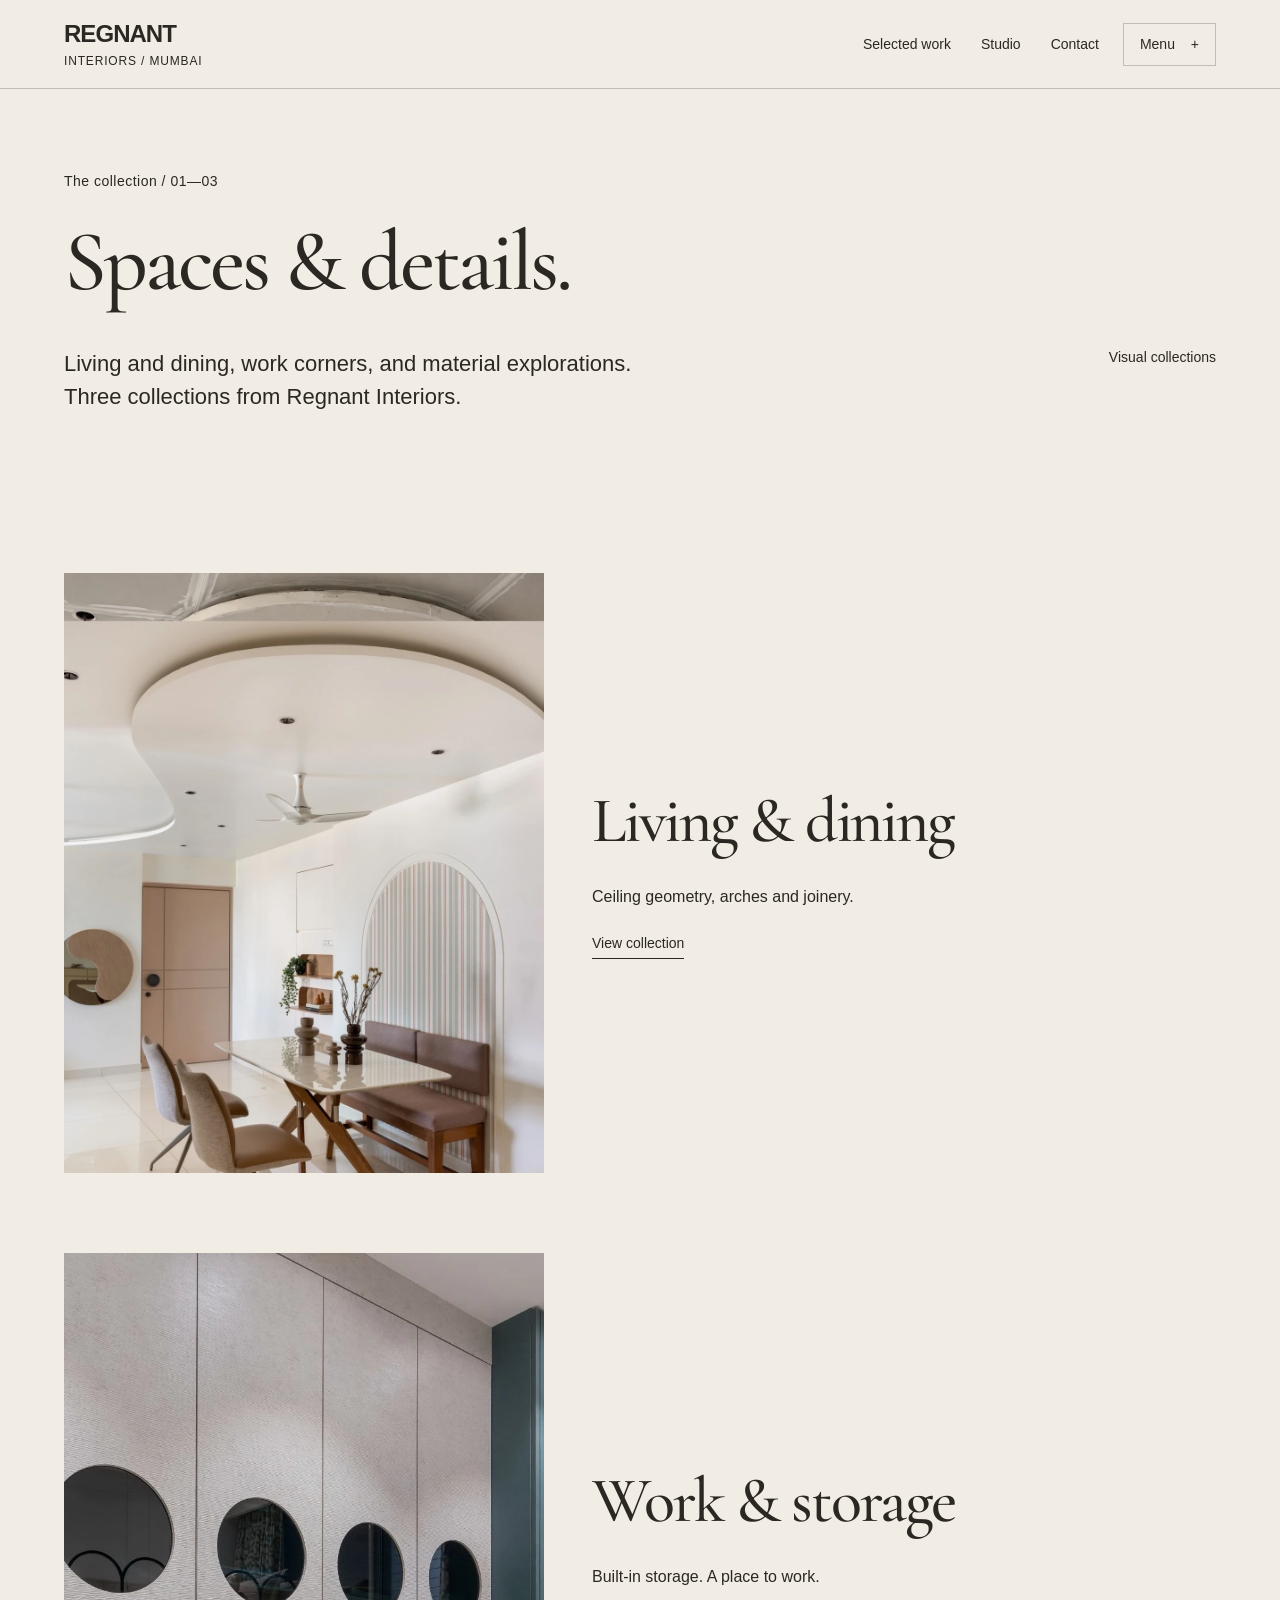
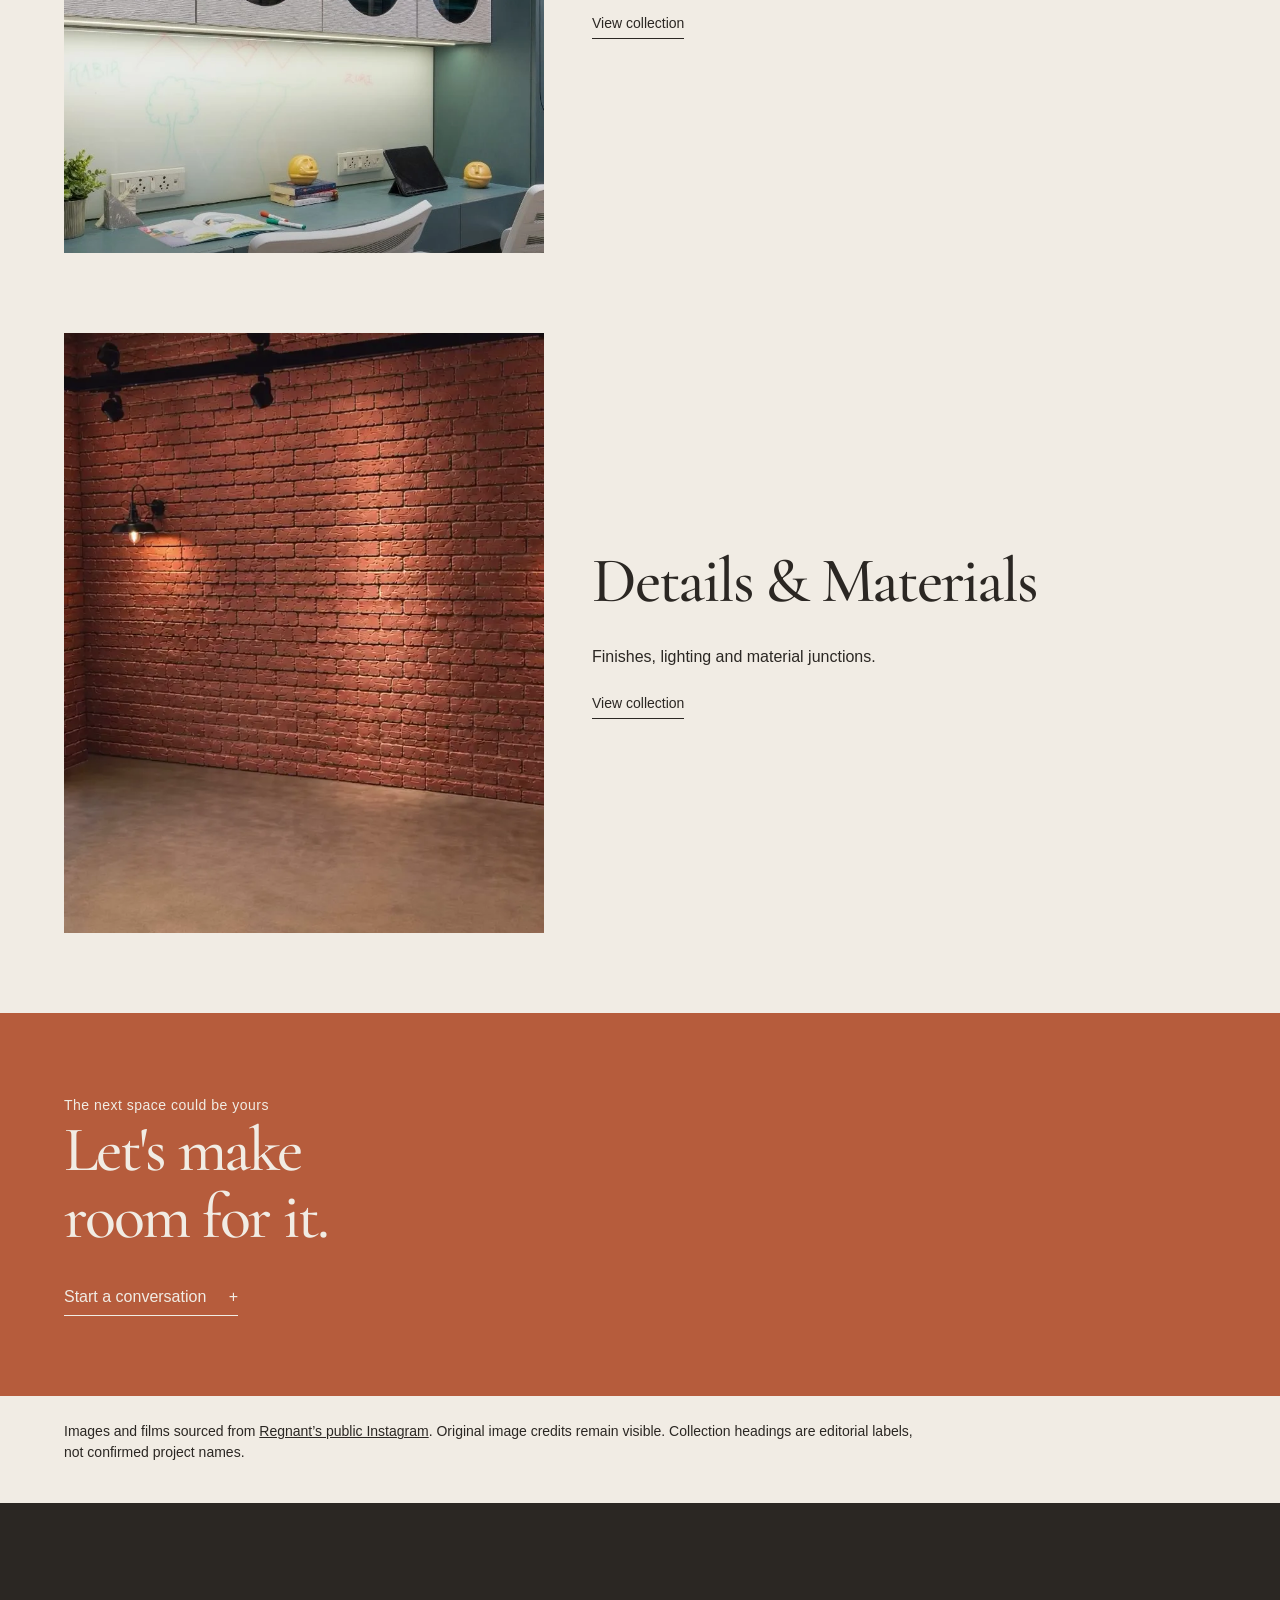
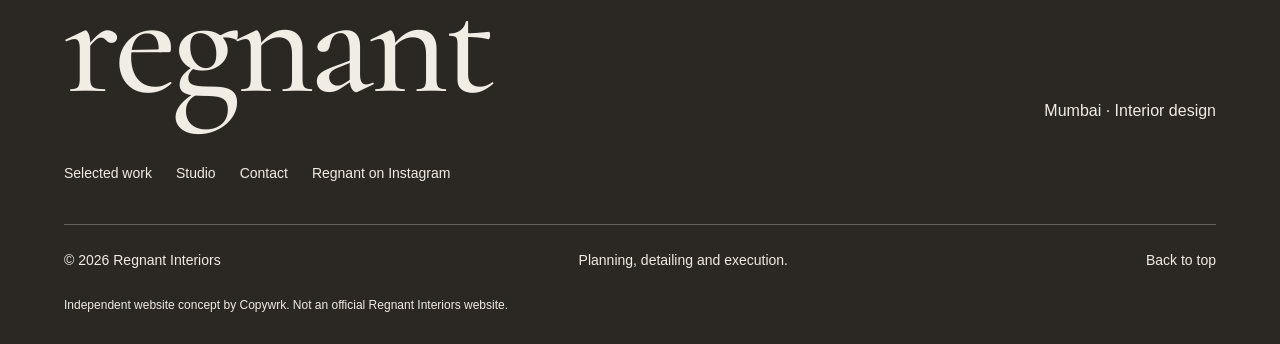
==== projects/index.html @ e7e01ea5 "Add files via upload" ====
<!DOCTYPE html>

<html lang="en"><head><meta charset="utf-8"/><meta content="width=device-width,initial-scale=1" name="viewport"/><meta content="#eeeae3" name="theme-color"/><meta content="Explore three visual collections from Regnant Interiors: Living &amp; dining, Work &amp; storage and Details &amp; Materials." name="description"/><title>Projects — Regnant Interiors</title><link href="/favicon.svg" rel="icon"/><link href="/style.css" rel="stylesheet"/><script>try{if(sessionStorage.getItem("regnant-intro"))document.documentElement.classList.add("skip-loader")}catch(e){}</script><link href="https://fonts.googleapis.com" rel="preconnect"/><link crossorigin="" href="https://fonts.gstatic.com" rel="preconnect"/><link href="https://fonts.googleapis.com/css2?family=Cormorant+Garamond:wght@400;500;600&amp;display=swap" rel="stylesheet"/></head>
<body class="inner-page"><a class="skip" href="#top">Skip to content</a><header><a aria-label="Regnant Interiors home" class="brand" href="/">REGNANT<span>INTERIORS / MUMBAI</span></a><nav aria-label="Primary" class="desktop-nav"><a href="/projects/">Selected work</a><a href="/studio/">Studio</a><a href="/contact/">Contact</a></nav><button aria-controls="menu" aria-expanded="false" class="menu-toggle">Menu <span class="menu-symbol">+</span></button></header><nav aria-label="Main navigation" class="menu" hidden="" id="menu"><div class="menu-inner"><a href="/">Home</a><a href="/projects/">Selected work</a><a href="/studio/">Studio</a><a href="/contact/">Let’s talk</a><p>Plan clearly. Build with confidence.</p></div></nav><main id="top"><section class="page-intro"><span class="eyebrow">The collection / 01—03</span><h1>Spaces &amp; details.</h1><div class="page-intro-bottom"><p>Living and dining, work corners, and material explorations. Three collections from Regnant Interiors.</p><span>Visual collections</span></div></section><section aria-label="Selected projects" class="projects" id="projects"><article class="project" id="living-dining"><a aria-label="Explore Living &amp; dining" class="project-open" href="/projects/living-dining/"><div class="project-media"><img alt="Interior view: dining space with sculpted ceiling, arches and fluted joinery" fetchpriority="high" height="1344" src="/assets/regnant-4.webp" width="1088"/></div><div class="project-shade"></div><div class="project-top"><span>Selected spaces / 01</span><span>Visual collection</span></div><div class="project-caption"><h2>Living &amp; dining</h2><div><p>Ceiling geometry, arches and joinery.</p><span class="explore">View collection</span></div></div></a></article>
<article class="project second" id="work-storage"><a aria-label="Explore Work &amp; storage" class="project-open" href="/projects/work-storage/"><div class="project-media desk-crop"><img alt="Work desk with overhead storage and circular cabinet details" height="1350" loading="lazy" src="/assets/regnant-8.webp" width="1080"/></div><div class="project-shade"></div><div class="project-top"><span>Selected spaces / 02</span><span>Visual collection</span></div><div class="project-caption"><h2>Work &amp; storage</h2><div><p>Built-in storage. A place to work.</p><span class="explore">View collection</span></div></div></a></article>
<article class="project third" id="materials-finishes"><a aria-label="Explore Details &amp; Materials" class="project-open" href="/projects/materials-finishes/"><div class="project-media"><img alt="Exposed brick wall with warm spot lighting and concrete flooring" height="1280" loading="lazy" src="/assets/regnant-brick-cover.webp" width="720"/></div><div class="project-shade"></div><div class="project-top"><span>Selected spaces / 03</span><span>Visual collection</span></div><div class="project-caption"><h2>Details &amp; Materials</h2><div><p>Finishes, lighting and material junctions.</p><span class="explore">View collection</span></div></div></a></article></section><section class="simple-cta reveal"><span class="eyebrow">The next space could be yours</span><h2>Let's make<br/><span class="type-accent">room for it.</span></h2><a class="text-link" href="/contact/">Start a conversation <span>+</span></a></section><p class="media-credit">Images and films sourced from <a href="https://www.instagram.com/regnant_interiors/" rel="noopener" target="_blank">Regnant’s public Instagram</a>. Original image credits remain visible. Collection headings are editorial labels, not confirmed project names.</p></main><footer><div><a class="footer-brand" href="/">regnant</a><span>Mumbai · Interior design</span></div><nav aria-label="Footer navigation" class="footer-nav"><a href="/projects/">Selected work</a><a href="/studio/">Studio</a><a href="/contact/">Contact</a><a href="https://www.instagram.com/regnant_interiors/" rel="noopener" target="_blank">Regnant on Instagram</a></nav><div class="footer-bottom"><span>© 2026 Regnant Interiors</span><span>Planning, detailing and execution.</span><a href="#top">Back to top</a></div><p class="demo-credit">Independent website concept by Copywrk. Not an official Regnant Interiors website.</p></footer><script src="/script.js"></script></body></html>
---- style.css ----
:root{--paper:#f1ece4;--ink:#2b2723;--accent:#b65c3c;--line:rgb(43 39 35 / .24);--space:80px;--gutter:clamp(20px,5vw,80px)}*{box-sizing:border-box}html{scroll-behavior:smooth;scroll-padding-top:110px}body{margin:0;background:var(--paper);color:var(--ink);font-family:Arial,Helvetica,sans-serif;font-size:16px;line-height:1.5}body.locked{overflow:hidden}a{color:inherit;text-decoration:none}button,input,textarea,select{font:inherit;color:inherit}button,a,input,textarea,select,summary{-webkit-tap-highlight-color:transparent}a:focus-visible,button:focus-visible,input:focus-visible,textarea:focus-visible,select:focus-visible,summary:focus-visible{outline:3px solid var(--accent);outline-offset:5px}img,video{display:block;max-width:100%}figure,p{margin:0}p+p{margin-top:20px}h1,h2,h3{font-weight:400;line-height:1.02;letter-spacing:-.05em;margin:0}h1{font-size:clamp(54px,9vw,144px)}h2{font-size:clamp(38px,6vw,92px)}.type-accent{font-style:normal}.eyebrow{font-size:14px;letter-spacing:.035em}.skip{position:fixed;top:-100px;left:20px;background:var(--paper);padding:12px;z-index:100}.skip:focus{top:10px}header{display:flex;align-items:center;gap:24px;padding:20px 4%;position:relative;background:var(--paper);z-index:40;border-bottom:1px solid var(--line)}.brand{font-size:24px;font-weight:600;line-height:1.2;letter-spacing:-.04em}.brand span{display:block;font-size:12px;font-weight:400;letter-spacing:.07em;margin-top:5px}.desktop-nav{display:flex;gap:30px;margin-left:auto;font-size:14px}.desktop-nav a[aria-current],.footer-nav a[aria-current]{text-decoration:underline;text-underline-offset:6px}.menu-toggle{background:transparent;border:1px solid var(--line);padding:10px 16px;cursor:pointer;font-size:14px}.menu-symbol{margin-left:12px}.menu{position:fixed;inset:0;z-index:30;background:var(--accent);color:var(--ink);overflow:auto;padding:140px 6% 40px}.menu[hidden]{display:none}.menu-inner{display:grid;gap:16px}.menu a{font-size:clamp(38px,7vw,90px);line-height:1.1;letter-spacing:-.04em}.menu p{margin-top:30px}.intro{position:relative;min-height:calc(100svh - 93px);background:var(--accent);color:var(--paper);overflow:hidden}.hero-pair{position:absolute;inset:0 0 0 45%;background:var(--paper);display:grid;grid-template-columns:1fr 1fr;gap:8px}.hero-pair img{width:100%;height:100%;object-fit:contain;object-position:center}.hero-copy{position:relative;z-index:1;min-height:calc(100svh - 93px);display:flex;flex-direction:column;justify-content:end;padding:7% 4% 5%;gap:24px;width:45%}.hero-copy h1{max-width:850px;font-size:clamp(54px,7.5vw,120px)}.intro-bottom{display:block}.intro-bottom .text-link{margin-top:24px}.hero-meta{display:none}.text-link{display:inline-block;font-size:16px;border-bottom:1px solid currentColor;padding-bottom:6px}.text-link span{margin-left:18px}.projects{padding:90px 4% 0}.project-directory{margin-bottom:60px}.directory-heading,.section-heading{display:flex;justify-content:space-between;gap:24px;margin-bottom:36px;font-size:14px}.project-directory nav a{display:grid;grid-template-columns:50px 1fr auto;align-items:center;gap:20px;border-top:1px solid var(--line);padding:22px 0}.project-directory nav a:last-child{border-bottom:1px solid var(--line)}.directory-title{font-size:clamp(24px,4vw,58px);line-height:1.15;letter-spacing:-.04em}.directory-type,.directory-number{font-size:14px}.project{margin:0 0 64px}.project-open{display:grid;grid-template-columns:1.2fr 1fr;background:var(--paper);transition:background .25s}.project-open:hover{background:var(--paper)}.project img{width:100%;height:600px;object-fit:contain;background:var(--paper)}.project-caption{display:flex;flex-direction:column;justify-content:end;padding:40px;gap:30px}.project-caption h2{font-size:clamp(38px,5vw,76px)}.project-caption p{font-size:16px;max-width:300px}.explore{display:inline-block;font-size:14px;margin-top:24px;border-bottom:1px solid currentColor;padding-bottom:4px}.project-top,.project-shade{display:none}.studio,.contact,.questions,.approach{padding:90px 5%;border-top:1px solid var(--line)}.studio-copy{display:grid;grid-template-columns:1fr 1fr;gap:8%;margin-top:48px}.studio-copy>p{font-size:clamp(22px,2.5vw,36px);line-height:1.3}.studio-copy .text-link{margin-top:30px}.page-intro{padding:70px 5%}.page-intro h1{margin:25px 0 40px}.page-intro-bottom{display:flex;justify-content:space-between;gap:30px}.page-intro-bottom p{max-width:600px;font-size:22px}.page-intro-bottom>span{font-size:14px}.simple-cta{padding:80px 5%;background:var(--accent);color:var(--paper)}.simple-cta a{margin-top:35px}.case-opening{display:grid;grid-template-columns:1fr 1fr;min-height:calc(100svh - 93px)}.case-intro{background:var(--accent);color:var(--ink);padding:40px;display:flex;flex-direction:column;justify-content:space-between;gap:40px}.case-intro h1{font-size:clamp(50px,6.5vw,110px)}.case-meta{display:flex;justify-content:space-between;gap:20px;font-size:14px}.case-hero{margin:0;display:flex;align-items:center;justify-content:center;background:var(--paper)}.case-hero img{width:100%;height:calc(100svh - 93px);object-fit:contain}.case-description{padding:90px 5%;display:grid;grid-template-columns:1fr 1fr;gap:7%}.case-description .lead{font-size:22px}.case-description h2{font-size:clamp(36px,4vw,64px)}.case-description p{max-width:600px;margin-top:20px}.case-description dl{margin-top:36px}.case-description dt{font-size:14px;margin-top:20px}.case-description dd{margin:4px 0 0}.supplied-gallery{display:grid;grid-template-columns:1fr 1fr;gap:40px;padding:0 5% 80px;align-items:start}.supplied-gallery img,.supplied-gallery video{width:100%;height:auto;object-fit:contain;background:var(--paper)}.supplied-gallery video{max-height:75svh}.supplied-gallery figcaption{font-size:14px;margin-top:14px}.case-end{padding:60px 5% 90px}.case-end h2{margin:24px 0 30px}.next-project{background:var(--paper);display:block;padding:50px 5%}.next-line{display:flex;justify-content:space-between;gap:30px;margin-top:30px}.next-project h2{font-size:clamp(32px,5vw,68px)}.contact-page{border:0}.contact-layout,.questions-layout{display:grid;grid-template-columns:1fr 1fr;gap:7%}.contact-layout>div>p{margin:30px 0}.form-row{display:grid;grid-template-columns:1fr 1fr;gap:25px}label{display:block;font-size:14px;margin-bottom:25px}input,select,textarea{display:block;width:100%;background:transparent;border:0;border-bottom:1px solid var(--paper);border-radius:0;padding:12px 0;margin-top:5px;font-size:16px;min-height:44px}textarea{resize:vertical}.send{background:var(--ink);color:var(--ink);border:0;padding:16px 25px;cursor:pointer;width:100%}.send:disabled{opacity:.6}.form-note{font-size:14px;margin-top:16px;line-height:1.5}.form-status{margin-top:20px;font-size:16px}.form-status:empty{display:none}.honeypot{position:absolute;left:-10000px}.steps details{border-top:1px solid var(--line);padding:20px 0}.steps summary{cursor:pointer;font-size:20px}.steps p{margin:18px 0 0}.questions-layout h2{font-size:clamp(36px,5vw,74px)}footer{background:var(--ink);color:var(--paper);padding:60px 5% 30px}footer>div:first-child{display:flex;justify-content:space-between;align-items:end;gap:20px}.footer-brand{font-size:clamp(50px,12vw,180px);line-height:1;letter-spacing:-.07em}.footer-nav{display:flex;flex-wrap:wrap;gap:24px;margin-top:40px;font-size:14px}.footer-bottom{display:flex;justify-content:space-between;gap:20px;border-top:1px solid var(--ink);padding-top:25px;margin-top:40px;font-size:14px}.demo-credit{font-size:12px;margin-top:25px;color:var(--ink)}.reveal{transition:opacity .7s}.js .reveal{opacity:0;transform:none}.js .reveal.visible{opacity:1;transform:none}
@media(max-width:700px){header{padding:16px 5%}.brand{font-size:21px}.desktop-nav{display:none}.menu-toggle{margin-left:auto}.intro{min-height:0}.hero-pair{position:relative;inset:auto;height:50svh}.hero-copy{min-height:0;width:100%}.hero-pair img{object-position:center}.hero-copy{padding:48px 5% 30px}.hero-copy h1{font-size:clamp(54px,15vw,90px)}.intro-bottom{display:block}.intro-bottom .text-link{margin-top:24px}.projects{padding:55px 5% 0}.directory-heading{display:block}.directory-heading span{display:block;margin-top:8px}.project-directory nav a{grid-template-columns:28px 1fr;gap:10px}.directory-type{grid-column:2;margin-top:4px}.directory-title{font-size:30px}.project-open{display:block}.project img{height:auto;max-height:none;object-fit:contain}.project-caption{padding:28px 24px;gap:18px}.project-caption h2{font-size:43px}.project{margin-bottom:35px}.studio,.contact,.questions{padding:55px 5%}.section-heading span:last-child{display:none}.studio-copy,.contact-layout,.questions-layout{grid-template-columns:1fr;gap:35px}.studio-copy{margin-top:30px}.form-row{gap:18px}.page-intro{padding:50px 5%}.page-intro-bottom{display:block}.page-intro-bottom>span{display:block;margin-top:24px}.case-opening{display:block}.case-intro{padding:30px 5%;min-height:340px}.case-intro h1{font-size:60px}.case-hero img{height:auto;max-height:none}.case-meta{display:block}.case-meta span{display:block}.case-description{display:block;padding:50px 5%}.case-description>div+div{margin-top:30px}.supplied-gallery{grid-template-columns:1fr;gap:30px;padding-bottom:50px}.next-line{display:block}.next-line .explore{margin-top:20px}.footer-bottom{flex-wrap:wrap}footer>div:first-child{display:block}footer>div:first-child>span{display:block;margin-top:20px}.footer-nav{gap:18px}.menu{padding-top:120px}.simple-cta,.case-end{padding:50px 5%}}
@media(prefers-reduced-motion:reduce){html{scroll-behavior:auto}.reveal{transition:none}.js .reveal{opacity:1;transform:none}}

.execution-story{padding:85px 5%;border-bottom:1px solid var(--line)}.execution-copy{display:grid;grid-template-columns:1fr 1fr;gap:8%;margin:35px 0}.execution-copy p{max-width:650px;font-size:20px}.execution-copy .text-link{align-self:end;justify-self:start}.execution-pair{display:grid;grid-template-columns:1fr 1fr;gap:25px}.execution-pair img{width:100%;height:650px;object-fit:contain;background:var(--paper)}.execution-pair figcaption{font-size:14px;margin-top:15px}.media-credit{padding:25px 5% 40px;font-size:14px;max-width:1000px}.media-credit a{text-decoration:underline}.direct-brief h3{font-size:32px;margin-bottom:25px}.direct-brief .text-link{margin-top:25px}@media(max-width:700px){.execution-story{padding:50px 5%}.execution-copy,.execution-pair{grid-template-columns:1fr;gap:25px}.execution-pair img{height:auto}.execution-copy p{font-size:18px}}

/* A single grid, three pigments and one editorial typeface. */
h1,h2,h3,.directory-title,.footer-brand{font-family:'Cormorant Garamond',Georgia,serif;font-weight:500;letter-spacing:-.035em;line-height:1.04}h1{font-size:clamp(52px,6.7vw,112px)}h2{font-size:clamp(38px,5vw,76px)}header,footer,.page-intro,.studio,.contact,.case-end,.case-description,.simple-cta,.execution-story,.projects,.supplied-gallery,.media-credit{padding-left:var(--gutter);padding-right:var(--gutter)}.studio,.contact,.case-description,.execution-story,.simple-cta,.case-end,.page-intro{padding-top:var(--space);padding-bottom:var(--space)}.projects{padding-top:var(--space)}.supplied-gallery{gap:32px}.intro{background:var(--paper);color:var(--ink);display:grid;grid-template-columns:1fr minmax(0,520px);gap:48px;align-items:center;padding:var(--space) var(--gutter);min-height:0}.hero-copy{padding:0;min-height:0;width:auto;gap:30px}.hero-copy h1{font-size:clamp(52px,6.7vw,112px)}.hero-copy .eyebrow{color:var(--accent)}.intro-bottom p{max-width:340px}.comparison{width:100%;max-width:520px;justify-self:end}.comparison-image{position:relative;aspect-ratio:4/5;overflow:hidden;cursor:col-resize;touch-action:pan-y;background:var(--paper)}.comparison-image>img{position:absolute;inset:0;width:100%;height:100%;object-fit:cover;user-select:none;pointer-events:none}.comparison-overlay{clip-path:inset(0 calc(100% - var(--split)) 0 0)}.comparison-line{position:absolute;left:var(--split);top:0;bottom:0;width:2px;background:var(--paper);pointer-events:none}.comparison-line>span{position:absolute;top:50%;left:50%;transform:translate(-50%,-50%);width:44px;height:44px;border-radius:50%;display:grid;place-items:center;background:var(--paper);color:var(--ink);border:1px solid var(--ink);font-size:23px}.comparison-label{position:absolute;top:16px;background:var(--paper);color:var(--ink);padding:6px 10px;font-size:14px;pointer-events:none}.site-label{left:16px}.interior-label{right:16px}.comparison-control{font-size:14px;margin:18px 0 10px}.comparison-control input{min-height:44px;padding:0;border:0;accent-color:var(--accent);cursor:ew-resize}.comparison figcaption{font-size:13px;line-height:1.5}.project-directory nav a{grid-template-columns:32px minmax(0,1fr) 112px 150px;gap:24px;padding:22px 0;min-height:184px}.directory-title-wrap{display:block;min-width:0}.directory-title{font-size:clamp(26px,3.8vw,58px);display:block}.index-preview{display:block;aspect-ratio:4/5;overflow:hidden;width:112px;background:var(--paper)}.index-preview-image{width:100%;height:100%;object-fit:cover}.project-directory nav a:hover,.project-directory nav a:focus-visible{color:var(--accent);background:rgb(182 92 60 / .05)}.project-directory nav a{transition:none}.project-open{background:var(--paper);display:grid;grid-template-columns:minmax(0,480px) 1fr;gap:48px;align-items:center}.project-open:hover{background:var(--paper)}.project-media{width:100%;aspect-ratio:4/5;overflow:hidden;background:var(--paper)}.project-media img{width:100%;height:100%;object-fit:cover}.desk-crop img{transform:scale(1.42);transform-origin:center top}.project-caption{padding:24px 0}.project-caption h2{font-size:clamp(38px,5vw,72px)}.project{margin-bottom:var(--space)}.case-opening{gap:48px;padding:var(--space) var(--gutter);align-items:center;min-height:0}.case-intro{background:var(--accent);color:var(--paper);min-height:480px}.case-hero{background:var(--paper);width:100%;max-width:480px;justify-self:end;aspect-ratio:4/5;overflow:hidden}.case-hero img{height:100%;width:100%;object-fit:contain}.simple-cta{background:var(--accent);color:var(--paper)}footer{color:var(--paper)}.demo-credit{color:var(--paper)}.reveal{transition:opacity .7s}.js .reveal{transform:none}.js .reveal.visible{transform:none}.execution-copy{gap:48px;margin-bottom:0}.footer-bottom{border-color:rgb(241 236 228 / .3)}
@media(max-width:700px){:root{--space:56px}.intro{grid-template-columns:1fr;gap:36px}.hero-copy{padding:0;width:auto;min-height:0}.hero-copy h1{font-size:clamp(48px,12vw,72px)}.comparison{justify-self:center;max-width:420px}.project-directory nav a{grid-template-columns:24px minmax(0,1fr) 84px;gap:14px;min-height:150px}.index-preview{width:84px;grid-column:3;grid-row:1/3}.directory-title-wrap{grid-column:2;grid-row:1}.directory-title{font-size:30px}.directory-type{grid-column:2;grid-row:2;font-size:13px;margin-top:0}.directory-number{align-self:start;padding-top:8px;grid-row:1/3}.project-open{grid-template-columns:1fr;gap:24px}.project-caption{padding:0}.project-caption h2{font-size:44px}.case-opening{display:grid;grid-template-columns:1fr;padding:var(--space) var(--gutter);gap:32px}.case-intro{min-height:340px}.case-hero{justify-self:center}.case-hero img{height:100%}.execution-copy{gap:24px}.comparison figcaption{font-size:13px}}
@media(prefers-reduced-motion:reduce){.reveal{transition:none}}

/* The native range remains keyboard-accessible over the draggable image handle. */
.comparison-image>input[type=range]{position:absolute;inset:0;margin:0;padding:0;border:0;width:100%;height:100%;opacity:0;cursor:ew-resize;touch-action:pan-y;z-index:3}.comparison-image:focus-within{outline:3px solid var(--accent);outline-offset:5px}.comparison-image:focus-within .comparison-line>span{outline:3px solid var(--accent);outline-offset:3px}.comparison-image>img{object-position:center}.comparison-control{margin-top:18px;font-size:14px;line-height:1.5}
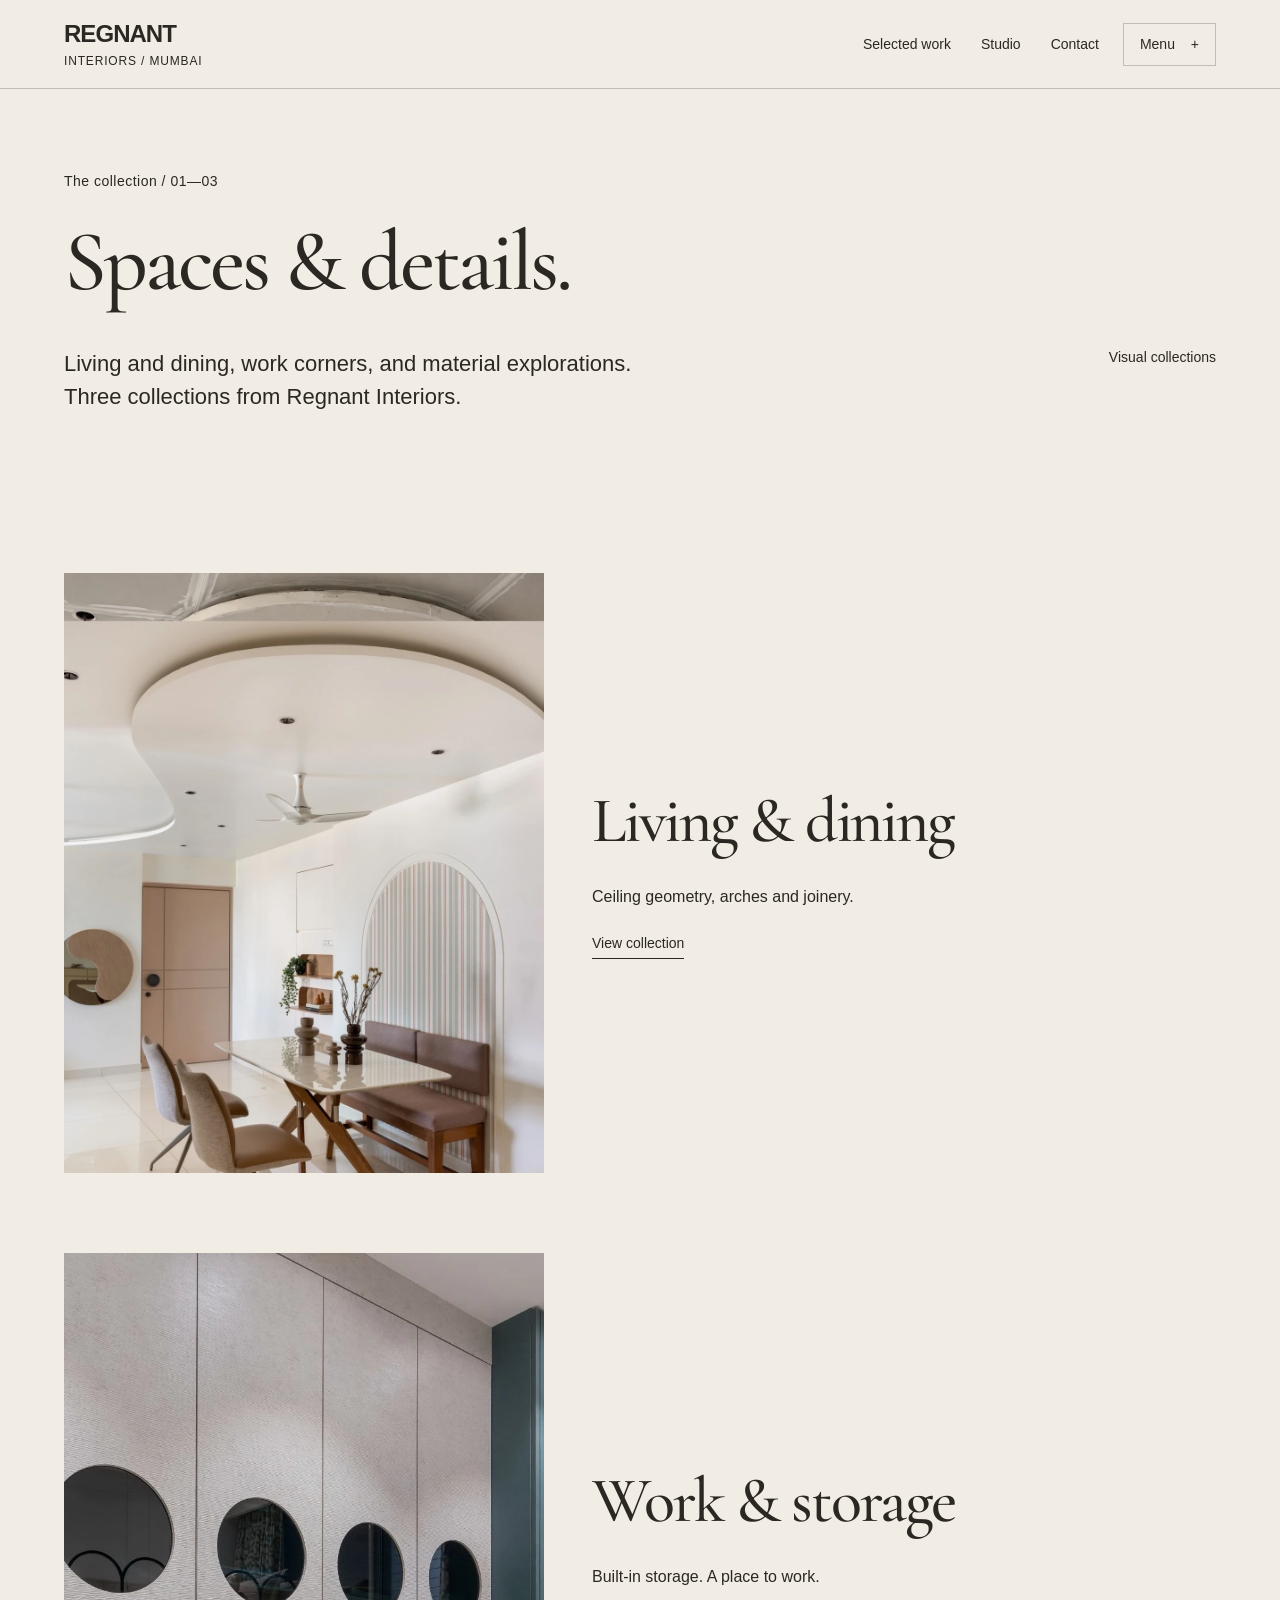
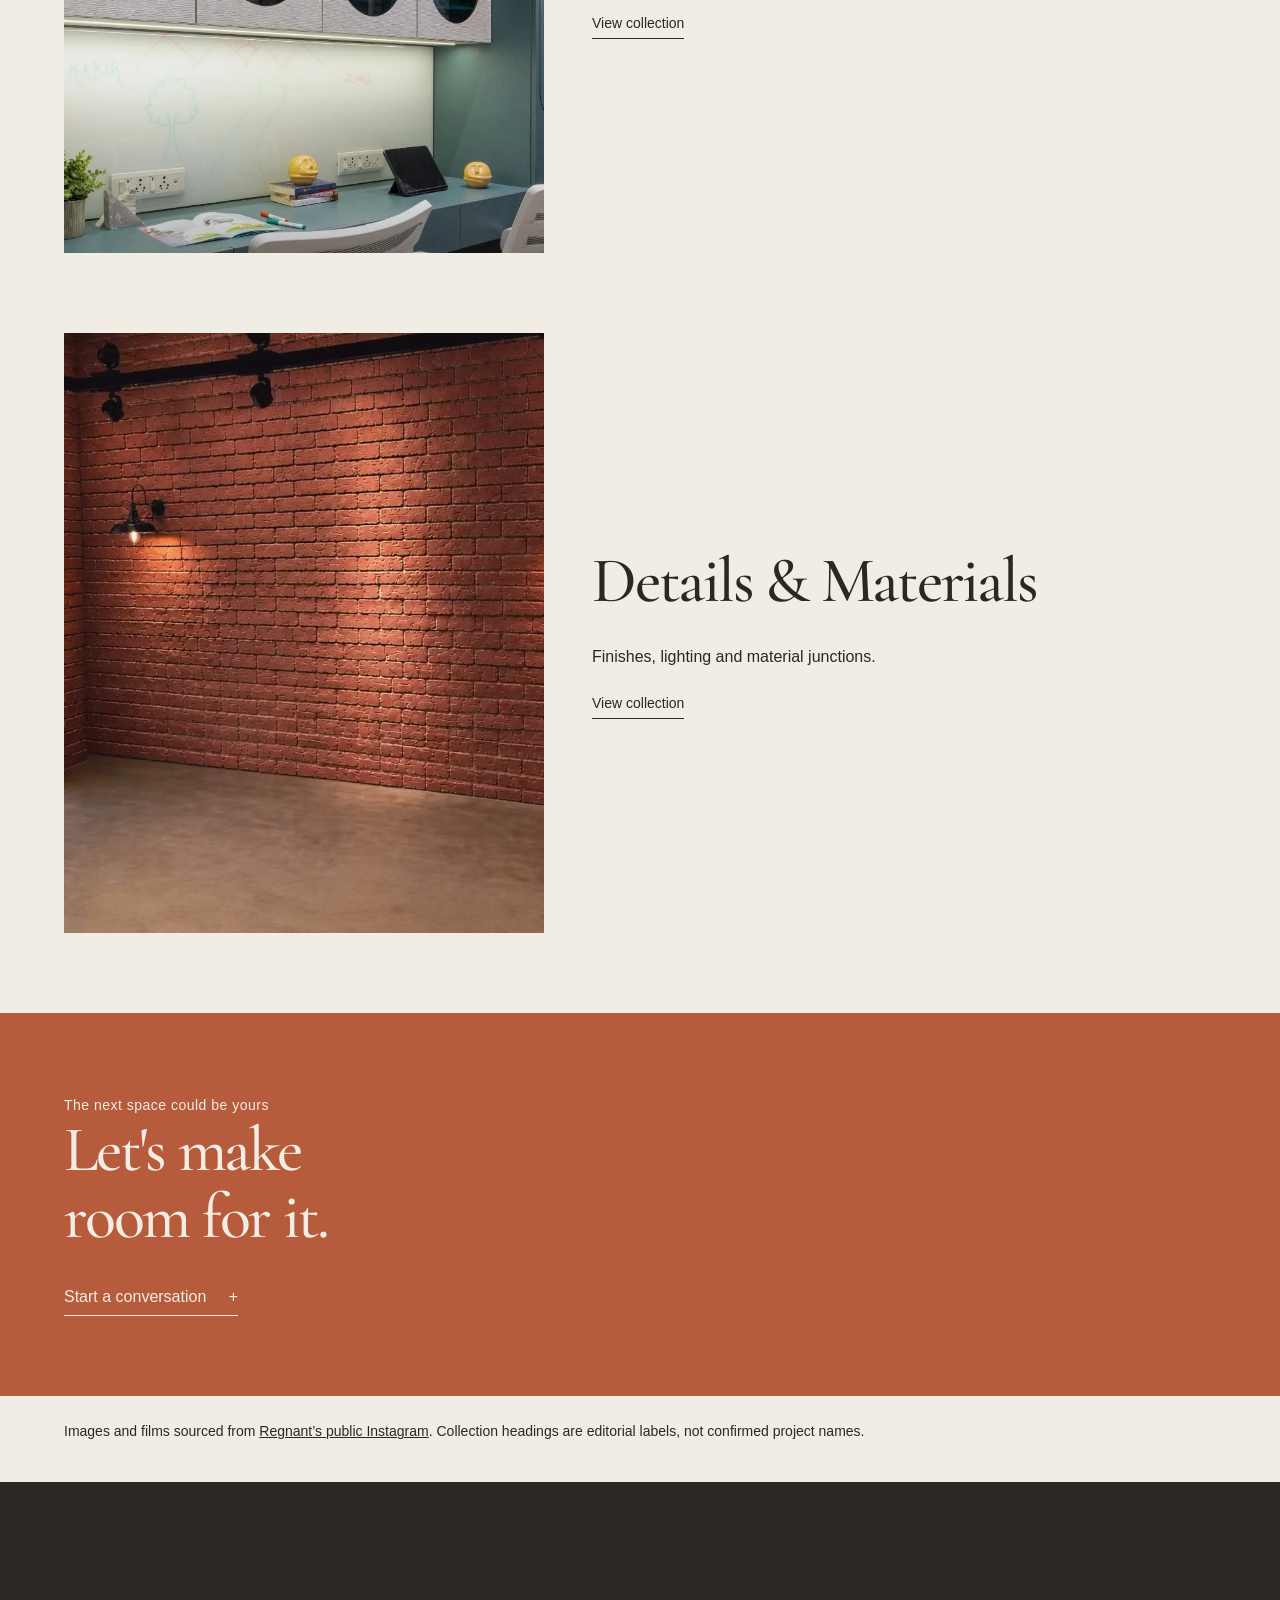
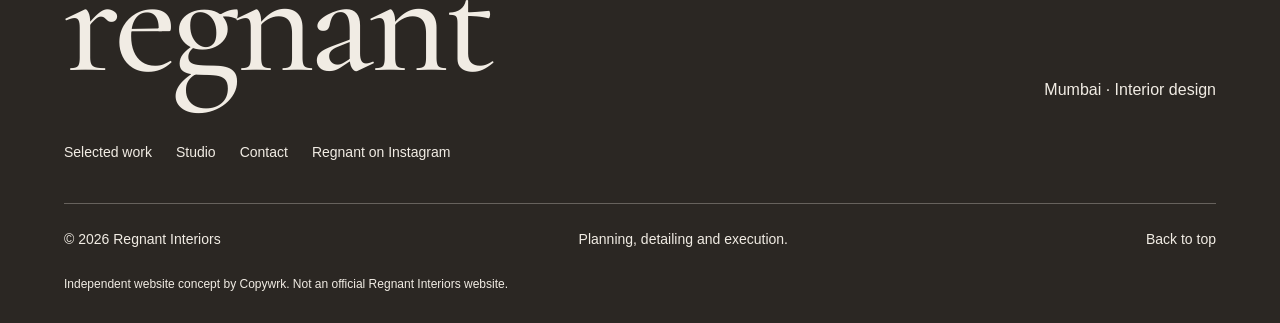
==== commit 4aec82d5: "Enlarge hero comparison and refine mobile layout and image attribution" ====
--- a/projects/index.html
+++ b/projects/index.html
@@ -3,4 +3,4 @@
 <html lang="en"><head><meta charset="utf-8"/><meta content="width=device-width,initial-scale=1" name="viewport"/><meta content="#eeeae3" name="theme-color"/><meta content="Explore three visual collections from Regnant Interiors: Living &amp; dining, Work &amp; storage and Details &amp; Materials." name="description"/><title>Projects — Regnant Interiors</title><link href="/favicon.svg" rel="icon"/><link href="/style.css" rel="stylesheet"/><script>try{if(sessionStorage.getItem("regnant-intro"))document.documentElement.classList.add("skip-loader")}catch(e){}</script><link href="https://fonts.googleapis.com" rel="preconnect"/><link crossorigin="" href="https://fonts.gstatic.com" rel="preconnect"/><link href="https://fonts.googleapis.com/css2?family=Cormorant+Garamond:wght@400;500;600&amp;display=swap" rel="stylesheet"/></head>
 <body class="inner-page"><a class="skip" href="#top">Skip to content</a><header><a aria-label="Regnant Interiors home" class="brand" href="/">REGNANT<span>INTERIORS / MUMBAI</span></a><nav aria-label="Primary" class="desktop-nav"><a href="/projects/">Selected work</a><a href="/studio/">Studio</a><a href="/contact/">Contact</a></nav><button aria-controls="menu" aria-expanded="false" class="menu-toggle">Menu <span class="menu-symbol">+</span></button></header><nav aria-label="Main navigation" class="menu" hidden="" id="menu"><div class="menu-inner"><a href="/">Home</a><a href="/projects/">Selected work</a><a href="/studio/">Studio</a><a href="/contact/">Let’s talk</a><p>Plan clearly. Build with confidence.</p></div></nav><main id="top"><section class="page-intro"><span class="eyebrow">The collection / 01—03</span><h1>Spaces &amp; details.</h1><div class="page-intro-bottom"><p>Living and dining, work corners, and material explorations. Three collections from Regnant Interiors.</p><span>Visual collections</span></div></section><section aria-label="Selected projects" class="projects" id="projects"><article class="project" id="living-dining"><a aria-label="Explore Living &amp; dining" class="project-open" href="/projects/living-dining/"><div class="project-media"><img alt="Interior view: dining space with sculpted ceiling, arches and fluted joinery" fetchpriority="high" height="1344" src="/assets/regnant-4.webp" width="1088"/></div><div class="project-shade"></div><div class="project-top"><span>Selected spaces / 01</span><span>Visual collection</span></div><div class="project-caption"><h2>Living &amp; dining</h2><div><p>Ceiling geometry, arches and joinery.</p><span class="explore">View collection</span></div></div></a></article>
 <article class="project second" id="work-storage"><a aria-label="Explore Work &amp; storage" class="project-open" href="/projects/work-storage/"><div class="project-media desk-crop"><img alt="Work desk with overhead storage and circular cabinet details" height="1350" loading="lazy" src="/assets/regnant-8.webp" width="1080"/></div><div class="project-shade"></div><div class="project-top"><span>Selected spaces / 02</span><span>Visual collection</span></div><div class="project-caption"><h2>Work &amp; storage</h2><div><p>Built-in storage. A place to work.</p><span class="explore">View collection</span></div></div></a></article>
-<article class="project third" id="materials-finishes"><a aria-label="Explore Details &amp; Materials" class="project-open" href="/projects/materials-finishes/"><div class="project-media"><img alt="Exposed brick wall with warm spot lighting and concrete flooring" height="1280" loading="lazy" src="/assets/regnant-brick-cover.webp" width="720"/></div><div class="project-shade"></div><div class="project-top"><span>Selected spaces / 03</span><span>Visual collection</span></div><div class="project-caption"><h2>Details &amp; Materials</h2><div><p>Finishes, lighting and material junctions.</p><span class="explore">View collection</span></div></div></a></article></section><section class="simple-cta reveal"><span class="eyebrow">The next space could be yours</span><h2>Let's make<br/><span class="type-accent">room for it.</span></h2><a class="text-link" href="/contact/">Start a conversation <span>+</span></a></section><p class="media-credit">Images and films sourced from <a href="https://www.instagram.com/regnant_interiors/" rel="noopener" target="_blank">Regnant’s public Instagram</a>. Original image credits remain visible. Collection headings are editorial labels, not confirmed project names.</p></main><footer><div><a class="footer-brand" href="/">regnant</a><span>Mumbai · Interior design</span></div><nav aria-label="Footer navigation" class="footer-nav"><a href="/projects/">Selected work</a><a href="/studio/">Studio</a><a href="/contact/">Contact</a><a href="https://www.instagram.com/regnant_interiors/" rel="noopener" target="_blank">Regnant on Instagram</a></nav><div class="footer-bottom"><span>© 2026 Regnant Interiors</span><span>Planning, detailing and execution.</span><a href="#top">Back to top</a></div><p class="demo-credit">Independent website concept by Copywrk. Not an official Regnant Interiors website.</p></footer><script src="/script.js"></script></body></html>+<article class="project third" id="materials-finishes"><a aria-label="Explore Details &amp; Materials" class="project-open" href="/projects/materials-finishes/"><div class="project-media"><img alt="Exposed brick wall with warm spot lighting and concrete flooring" height="1280" loading="lazy" src="/assets/regnant-brick-cover.webp" width="720"/></div><div class="project-shade"></div><div class="project-top"><span>Selected spaces / 03</span><span>Visual collection</span></div><div class="project-caption"><h2>Details &amp; Materials</h2><div><p>Finishes, lighting and material junctions.</p><span class="explore">View collection</span></div></div></a></article></section><section class="simple-cta reveal"><span class="eyebrow">The next space could be yours</span><h2>Let's make<br/><span class="type-accent">room for it.</span></h2><a class="text-link" href="/contact/">Start a conversation <span>+</span></a></section><p class="media-credit">Images and films sourced from <a href="https://www.instagram.com/regnant_interiors/" rel="noopener" target="_blank">Regnant’s public Instagram</a>. Collection headings are editorial labels, not confirmed project names.</p></main><footer><div><a class="footer-brand" href="/">regnant</a><span>Mumbai · Interior design</span></div><nav aria-label="Footer navigation" class="footer-nav"><a href="/projects/">Selected work</a><a href="/studio/">Studio</a><a href="/contact/">Contact</a><a href="https://www.instagram.com/regnant_interiors/" rel="noopener" target="_blank">Regnant on Instagram</a></nav><div class="footer-bottom"><span>© 2026 Regnant Interiors</span><span>Planning, detailing and execution.</span><a href="#top">Back to top</a></div><p class="demo-credit">Independent website concept by Copywrk. Not an official Regnant Interiors website.</p></footer><script src="/script.js"></script></body></html>
--- a/style.css
+++ b/style.css
@@ -11,3 +11,26 @@
 
 /* The native range remains keyboard-accessible over the draggable image handle. */
 .comparison-image>input[type=range]{position:absolute;inset:0;margin:0;padding:0;border:0;width:100%;height:100%;opacity:0;cursor:ew-resize;touch-action:pan-y;z-index:3}.comparison-image:focus-within{outline:3px solid var(--accent);outline-offset:5px}.comparison-image:focus-within .comparison-line>span{outline:3px solid var(--accent);outline-offset:3px}.comparison-image>img{object-position:center}.comparison-control{margin-top:18px;font-size:14px;line-height:1.5}
+
+/* Start with the phone layout; expand the comparison rather than the headline. */
+.intro{grid-template-columns:minmax(0,1fr);gap:24px;padding:36px var(--gutter) 48px;max-width:1440px;margin-inline:auto;align-items:start}
+.hero-copy{gap:18px;min-width:0}
+.hero-copy h1{font-size:clamp(42px,11.5vw,68px);line-height:1.04}
+.intro-bottom p{max-width:38ch;font-size:16px;line-height:1.55}
+.intro-bottom .text-link{margin-top:16px;min-height:44px;display:inline-flex;align-items:center}
+.comparison{max-width:640px;justify-self:center;min-width:0}
+.comparison-image{aspect-ratio:1088/1344}
+.comparison-image>.comparison-overlay{height:109%;object-position:center top}
+.comparison-label{top:12px;padding:6px 8px;font-size:12px}
+.site-label{left:10px}.interior-label{right:10px}
+.comparison-control{margin:12px 0 8px;font-size:14px}
+.project-directory nav a{grid-template-columns:24px minmax(0,1fr) 76px;gap:12px}
+.index-preview{width:76px}.directory-title{font-size:clamp(24px,7vw,30px)}
+@media(min-width:701px){
+ .intro{grid-template-columns:minmax(0,.8fr) minmax(0,1.2fr);gap:clamp(24px,3vw,44px);padding-block:48px 64px;align-items:center}
+ .hero-copy h1{font-size:clamp(48px,5.7vw,88px)}
+ .hero-copy{gap:24px}.comparison{justify-self:end}
+ .comparison-label{top:16px;font-size:14px;padding:6px 10px}.site-label{left:16px}.interior-label{right:16px}
+ .project-directory nav a{grid-template-columns:32px minmax(0,1fr) 112px 150px;gap:24px}.index-preview{width:112px}.directory-title{font-size:clamp(26px,3.8vw,58px)}
+}
+@media(max-width:380px){:root{--gutter:16px}.hero-copy h1{font-size:40px}.brand{font-size:19px}.menu-toggle{padding-inline:12px}.directory-type{font-size:12px}}
